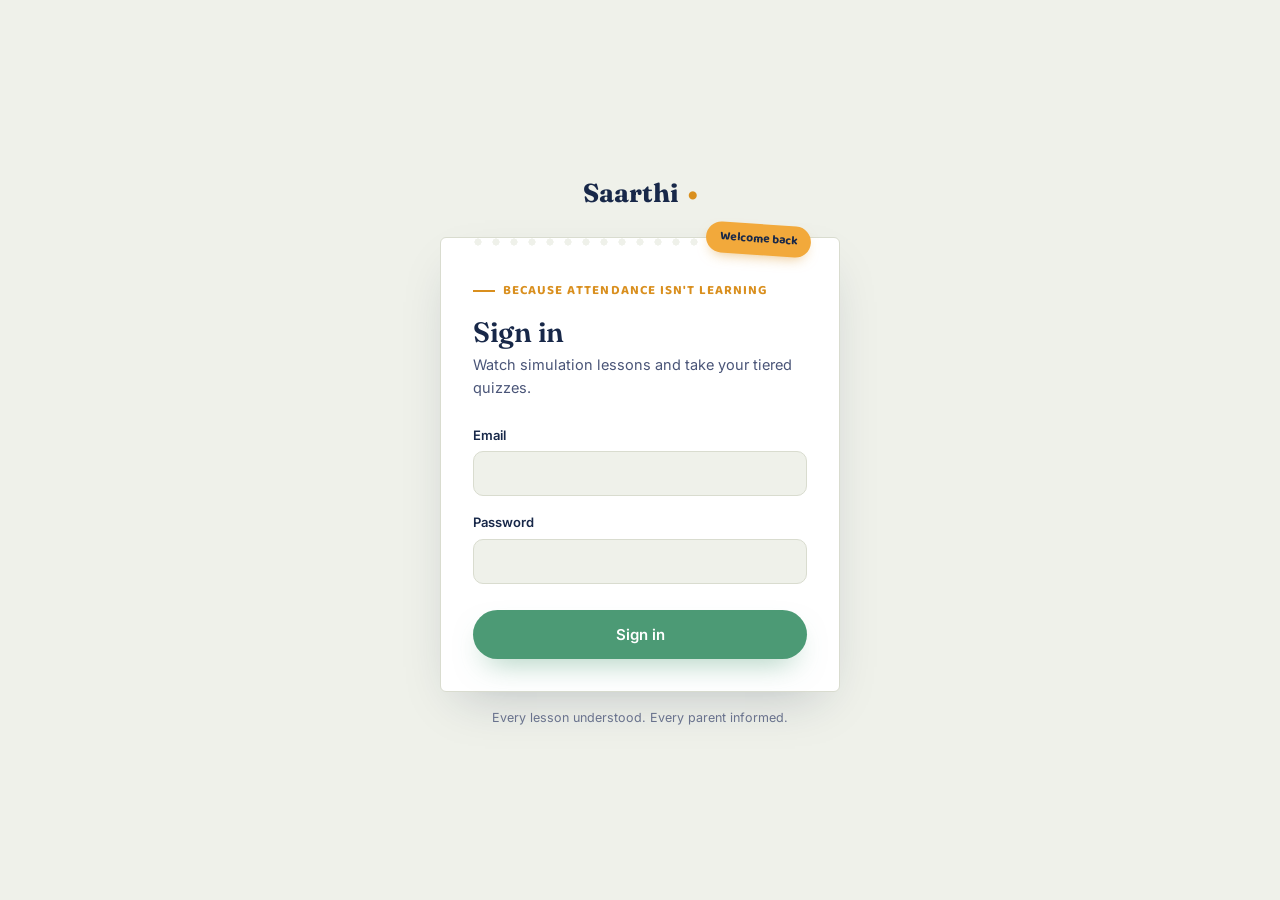
==== frontend/admin.html @ cece7080 ".." ====
<!doctype html>
<html lang="en">
  <head>
    <meta charset="utf-8" />
    <meta name="viewport" content="width=device-width, initial-scale=1" />
    <title>Admin — Saarthi</title>
    <link rel="preconnect" href="https://fonts.googleapis.com" />
    <link
      href="https://fonts.googleapis.com/css2?family=Fraunces:opsz,wght@9..144,450;9..144,600;9..144,700&family=Inter:wght@400;500;600;700&family=Baloo+2:wght@600;700&display=swap"
      rel="stylesheet"
    />
    <link rel="stylesheet" href="css/styles.css?v=7" />
  </head>
  <body>
    <header>
      <nav>
        <a class="logo" href="index.html">Saarthi <span>•</span></a>
        <div class="nav-right">
          <a href="lessons.html">Lessons</a>
          <span id="user-name"></span>
          <button id="logout" class="nav-cta">Log out</button>
        </div>
      </nav>
    </header>

    <main class="wrap">
      <div class="page-head">
        <span class="eyebrow">Admin</span>
        <h2>Lesson pipeline</h2>
        <p>
          Upload a lesson video. The generation job transcribes it, writes the quiz, and
          parks it here for your review before students ever see it.
        </p>
      </div>

      <div class="report-card upload-card">
        <span class="stamp-tab">New lesson</span>
        <h3>Upload a video</h3>
        <form id="upload-form">
          <label for="title">Lesson title</label>
          <input id="title" type="text" required placeholder="Why Fractions Have Two Numbers" />

          <label for="video">Video file</label>
          <input id="video" type="file" accept="video/mp4,video/quicktime,video/webm,video/x-matroska" required />

          <p id="upload-error" class="error" hidden></p>
          <p id="upload-success" class="success" hidden></p>

          <button id="upload-submit" type="submit" class="btn btn-primary">Upload lesson</button>
        </form>
        <p class="microcopy">
          The quiz starts generating the moment the upload finishes — watch its
          progress below.
        </p>
      </div>

      <h3 class="section-title">All lessons</h3>
      <p id="list-error" class="error" hidden></p>
      <div id="pipeline"></div>
    </main>

    <script src="js/config.js"></script>
    <script src="js/api.js?v=7"></script>
    <script src="js/pages/admin.js?v=7"></script>
  </body>
</html>
---- frontend/css/styles.css ----
/* Saarthi design system — tokens and components from the approved design. */

:root {
  --ink: #182849;
  --ink-soft: #4a5578;
  --paper: #eff1ea;
  --paper-deep: #e4e7dd;
  --card: #ffffff;
  --line: #d9dccf;
  --marigold: #f2a93b;
  --marigold-deep: #d98f1e;
  --coral: #e8674b;
  --sage: #4c9a75;
  --sage-deep: #357753;
  --shadow: 0 20px 50px -20px rgba(24, 40, 73, 0.25);
}

* {
  box-sizing: border-box;
  margin: 0;
  padding: 0;
}

body {
  font-family: "Inter", sans-serif;
  background: var(--paper);
  color: var(--ink);
  line-height: 1.55;
  -webkit-font-smoothing: antialiased;
}

h1,
h2,
h3,
h4 {
  font-family: "Fraunces", serif;
  font-weight: 600;
  color: var(--ink);
  line-height: 1.1;
  letter-spacing: -0.01em;
}

a {
  text-decoration: none;
  color: inherit;
}

.logo {
  font-family: "Fraunces", serif;
  font-weight: 700;
  font-size: 22px;
  display: flex;
  align-items: center;
  gap: 8px;
  color: var(--ink);
}

.logo span {
  color: var(--marigold-deep);
}

.eyebrow {
  font-family: "Baloo 2", sans-serif;
  font-size: 13px;
  font-weight: 700;
  letter-spacing: 0.08em;
  text-transform: uppercase;
  color: var(--marigold-deep);
  display: inline-flex;
  align-items: center;
  gap: 8px;
  margin-bottom: 16px;
}

.eyebrow::before {
  content: "";
  width: 22px;
  height: 2px;
  background: var(--marigold-deep);
  display: inline-block;
}

/* ---------- report-card signature component ---------- */
.report-card {
  background: var(--card);
  border-radius: 6px;
  position: relative;
  box-shadow: var(--shadow);
  border: 1px solid var(--line);
}

.report-card::before {
  content: "";
  position: absolute;
  top: -1px;
  left: 24px;
  right: 24px;
  height: 10px;
  background-image: radial-gradient(circle, var(--paper) 3.5px, transparent 3.6px);
  background-size: 18px 10px;
  background-repeat: repeat-x;
  background-position: top center;
}

.stamp-tab {
  position: absolute;
  top: -14px;
  right: 28px;
  background: var(--marigold);
  color: var(--ink);
  font-family: "Baloo 2", sans-serif;
  font-weight: 700;
  font-size: 12px;
  padding: 6px 14px;
  border-radius: 20px;
  transform: rotate(4deg);
  box-shadow: 0 6px 14px -6px rgba(217, 143, 30, 0.6);
}

/* ---------- buttons ---------- */
.btn {
  display: inline-flex;
  align-items: center;
  justify-content: center;
  gap: 8px;
  padding: 15px 26px;
  border-radius: 32px;
  font-family: "Inter", sans-serif;
  font-weight: 600;
  font-size: 15px;
  cursor: pointer;
  border: none;
  transition: transform 0.15s ease, box-shadow 0.15s ease;
}

.btn:hover {
  transform: translateY(-2px);
}

.btn:disabled {
  opacity: 0.6;
  cursor: not-allowed;
  transform: none;
}

.btn-primary {
  background: var(--sage);
  color: #fff;
  box-shadow: 0 14px 30px -12px rgba(76, 154, 117, 0.55);
}

.btn-primary:hover {
  background: var(--sage-deep);
}

.nav-cta {
  background: var(--ink);
  color: var(--paper);
  padding: 10px 20px;
  border-radius: 30px;
  font-size: 14px;
  font-weight: 600;
  border: none;
  cursor: pointer;
  font-family: "Inter", sans-serif;
}

.nav-cta:hover {
  background: #223462;
}

.error {
  color: var(--coral);
  font-size: 13.5px;
  margin-top: 12px;
}

/* ---------- header / nav ---------- */
header {
  position: sticky;
  top: 0;
  z-index: 100;
  background: rgba(239, 241, 234, 0.86);
  backdrop-filter: blur(10px);
  border-bottom: 1px solid var(--line);
}

nav {
  display: flex;
  align-items: center;
  justify-content: space-between;
  padding: 18px 32px;
  max-width: 1180px;
  margin: 0 auto;
}

.nav-right {
  display: flex;
  align-items: center;
  gap: 16px;
  font-size: 14.5px;
  font-weight: 500;
  color: var(--ink-soft);
}

.nav-upload {
  background: var(--marigold);
  color: var(--ink);
  padding: 9px 18px;
  border-radius: 30px;
  font-size: 14px;
  font-weight: 700;
  box-shadow: 0 6px 14px -6px rgba(217, 143, 30, 0.6);
}

.nav-upload:hover {
  background: var(--marigold-deep);
}

/* ---------- login page ---------- */
.auth-page {
  display: grid;
  place-items: center;
  min-height: 100vh;
  padding: 24px;
}

.auth-inner {
  width: 100%;
  max-width: 400px;
}

.auth-inner .logo {
  justify-content: center;
  font-size: 26px;
  margin-bottom: 24px;
}

.auth-card {
  padding: 36px 32px 32px;
}

.auth-card h1 {
  font-size: 28px;
  margin-bottom: 6px;
}

.auth-card .subtitle {
  color: var(--ink-soft);
  font-size: 14.5px;
  margin-bottom: 26px;
}

form label {
  display: block;
  margin: 16px 0 6px;
  font-size: 13px;
  font-weight: 600;
  color: var(--ink);
}

form input {
  width: 100%;
  padding: 12px 14px;
  background: var(--paper);
  border: 1px solid var(--line);
  border-radius: 10px;
  font-size: 15px;
  font-family: "Inter", sans-serif;
  color: var(--ink);
}

form input:focus {
  outline: 2px solid var(--sage);
  outline-offset: 1px;
  border-color: transparent;
}

form .btn {
  width: 100%;
  margin-top: 26px;
}

.microcopy {
  font-size: 12.5px;
  color: var(--ink-soft);
  opacity: 0.8;
  text-align: center;
  margin-top: 16px;
}

/* ---------- lessons page ---------- */
.wrap {
  max-width: 1180px;
  margin: 0 auto;
  padding: 0 32px;
}

.page-head {
  padding: 64px 0 36px;
}

.page-head h2 {
  font-size: 38px;
}

.page-head p {
  color: var(--ink-soft);
  font-size: 16px;
  margin-top: 10px;
  max-width: 560px;
}

.video-grid {
  list-style: none;
  display: grid;
  grid-template-columns: repeat(3, 1fr);
  gap: 20px;
  padding-bottom: 96px;
}

@media (max-width: 900px) {
  .video-grid {
    grid-template-columns: 1fr 1fr;
  }
}

@media (max-width: 560px) {
  .video-grid {
    grid-template-columns: 1fr;
  }
}

.sim-card {
  overflow: hidden;
  padding: 0;
  transition: transform 0.18s ease, box-shadow 0.18s ease;
}

.sim-card:hover {
  transform: translateY(-4px);
}

.sim-thumb {
  position: relative;
  aspect-ratio: 16 / 10;
  display: flex;
  align-items: center;
  justify-content: center;
  background: linear-gradient(135deg, var(--ink), #26386c);
}

.sim-thumb .grid-lines {
  position: absolute;
  inset: 0;
  background-image: linear-gradient(rgba(255, 255, 255, 0.05) 1px, transparent 1px),
    linear-gradient(90deg, rgba(255, 255, 255, 0.05) 1px, transparent 1px);
  background-size: 26px 26px;
}

.sim-thumb .mini-play {
  width: 50px;
  height: 50px;
  border-radius: 50%;
  background: var(--marigold);
  color: var(--ink);
  display: flex;
  align-items: center;
  justify-content: center;
  font-size: 18px;
  z-index: 2;
  box-shadow: 0 0 0 7px rgba(242, 169, 59, 0.18);
  cursor: pointer;
}

.sim-body {
  padding: 16px 18px 20px;
}

.sim-body .subj {
  font-family: "Baloo 2", sans-serif;
  font-size: 12px;
  font-weight: 700;
  color: var(--marigold-deep);
  text-transform: uppercase;
  letter-spacing: 0.04em;
  margin-bottom: 6px;
}

.sim-body h3 {
  font-size: 16px;
  font-family: "Inter", sans-serif;
  font-weight: 700;
  margin-bottom: 4px;
}

.video-meta {
  font-size: 12.5px;
  color: var(--ink-soft);
}

/* ---------- admin: upload + pipeline ---------- */
.success {
  color: var(--sage-deep);
  font-size: 13.5px;
  margin-top: 12px;
}

.upload-card {
  padding: 32px 30px 26px;
  max-width: 620px;
  margin-bottom: 56px;
}

.upload-card h3 {
  font-size: 22px;
  margin-bottom: 4px;
}

.upload-card .btn {
  width: 100%;
  margin-top: 24px;
}

.upload-card .microcopy {
  margin-top: 14px;
}

.upload-card code {
  font-size: 12px;
  background: var(--paper-deep);
  padding: 2px 6px;
  border-radius: 4px;
}

input[type="file"] {
  width: 100%;
  padding: 12px 14px;
  background: var(--paper);
  border: 1px dashed var(--line);
  border-radius: 10px;
  font-size: 13.5px;
  font-family: "Inter", sans-serif;
  color: var(--ink-soft);
}

.section-title {
  font-size: 24px;
  margin-bottom: 18px;
}

.pipeline-card {
  padding: 24px 22px 20px;
  margin-bottom: 16px;
}

.pipeline-head {
  display: flex;
  align-items: center;
  justify-content: space-between;
  gap: 16px;
  flex-wrap: wrap;
}

.pipeline-head h4 {
  font-size: 18px;
}

.status-pill {
  font-family: "Baloo 2", sans-serif;
  font-size: 12px;
  font-weight: 700;
  padding: 4px 12px;
  border-radius: 20px;
  white-space: nowrap;
}

.status-uploaded,
.status-processing {
  background: rgba(242, 169, 59, 0.16);
  color: var(--marigold-deep);
  display: inline-flex;
  align-items: center;
  gap: 7px;
}

/* Live indicator: generation is actively running right now. */
.pulse-dot {
  width: 8px;
  height: 8px;
  border-radius: 50%;
  background: var(--marigold-deep);
  animation: pulse 1.2s ease-in-out infinite;
}

@keyframes pulse {
  0%,
  100% {
    opacity: 1;
    transform: scale(1);
  }
  50% {
    opacity: 0.35;
    transform: scale(0.7);
  }
}

@media (prefers-reduced-motion: reduce) {
  .pulse-dot {
    animation: none;
  }
}

.status-pending_review {
  background: rgba(24, 40, 73, 0.1);
  color: var(--ink);
}

.status-published {
  background: rgba(76, 154, 117, 0.14);
  color: var(--sage-deep);
}

.status-failed {
  background: rgba(232, 103, 75, 0.14);
  color: var(--coral);
}

.pipeline-card .video-meta {
  margin-top: 6px;
}

.pipeline-actions {
  display: flex;
  gap: 10px;
  flex-wrap: wrap;
  margin-top: 16px;
}

.pipeline-actions .btn {
  padding: 10px 20px;
  font-size: 14px;
}

.btn-ghost {
  background: transparent;
  color: var(--ink);
  border: 1px solid var(--line);
}

.btn-ghost:hover {
  background: var(--paper);
}

.btn-danger {
  background: transparent;
  color: var(--coral);
  border: 1px solid rgba(232, 103, 75, 0.35);
  margin-left: auto; /* keep destructive action away from the safe ones */
}

.btn-danger:hover {
  background: rgba(232, 103, 75, 0.08);
}

.review-list {
  list-style: none;
  margin-top: 20px;
  border-top: 1px solid var(--line);
  padding-top: 16px;
}

.review-question {
  padding: 12px 0;
  border-bottom: 1px dashed var(--line);
}

.review-question:last-child {
  border-bottom: none;
}

.review-q-text {
  font-size: 14.5px;
  font-weight: 500;
}

.tier {
  font-family: "Baloo 2", sans-serif;
  font-size: 11px;
  font-weight: 700;
  text-transform: uppercase;
  letter-spacing: 0.04em;
  padding: 2px 8px;
  border-radius: 20px;
  margin-right: 6px;
}

.tier-easy {
  background: rgba(76, 154, 117, 0.14);
  color: var(--sage-deep);
}

.tier-medium {
  background: rgba(242, 169, 59, 0.18);
  color: var(--marigold-deep);
}

.tier-hard {
  background: rgba(232, 103, 75, 0.14);
  color: var(--coral);
}

.review-options {
  margin: 8px 0 0 20px;
  font-size: 13.5px;
  color: var(--ink-soft);
}

.review-options li {
  padding: 2px 0;
}

.review-options li.correct {
  color: var(--sage-deep);
  font-weight: 600;
}

.review-options li.correct::after {
  content: " ✓";
}

/* ---------- empty state ---------- */
.empty-card {
  max-width: 480px;
  margin: 24px auto 96px;
  padding: 40px 34px;
  text-align: center;
}

.empty-card .big-emoji {
  font-size: 40px;
  margin-bottom: 12px;
}

.empty-card h3 {
  font-size: 22px;
  margin-bottom: 8px;
}

.empty-card p {
  color: var(--ink-soft);
  font-size: 14.5px;
}
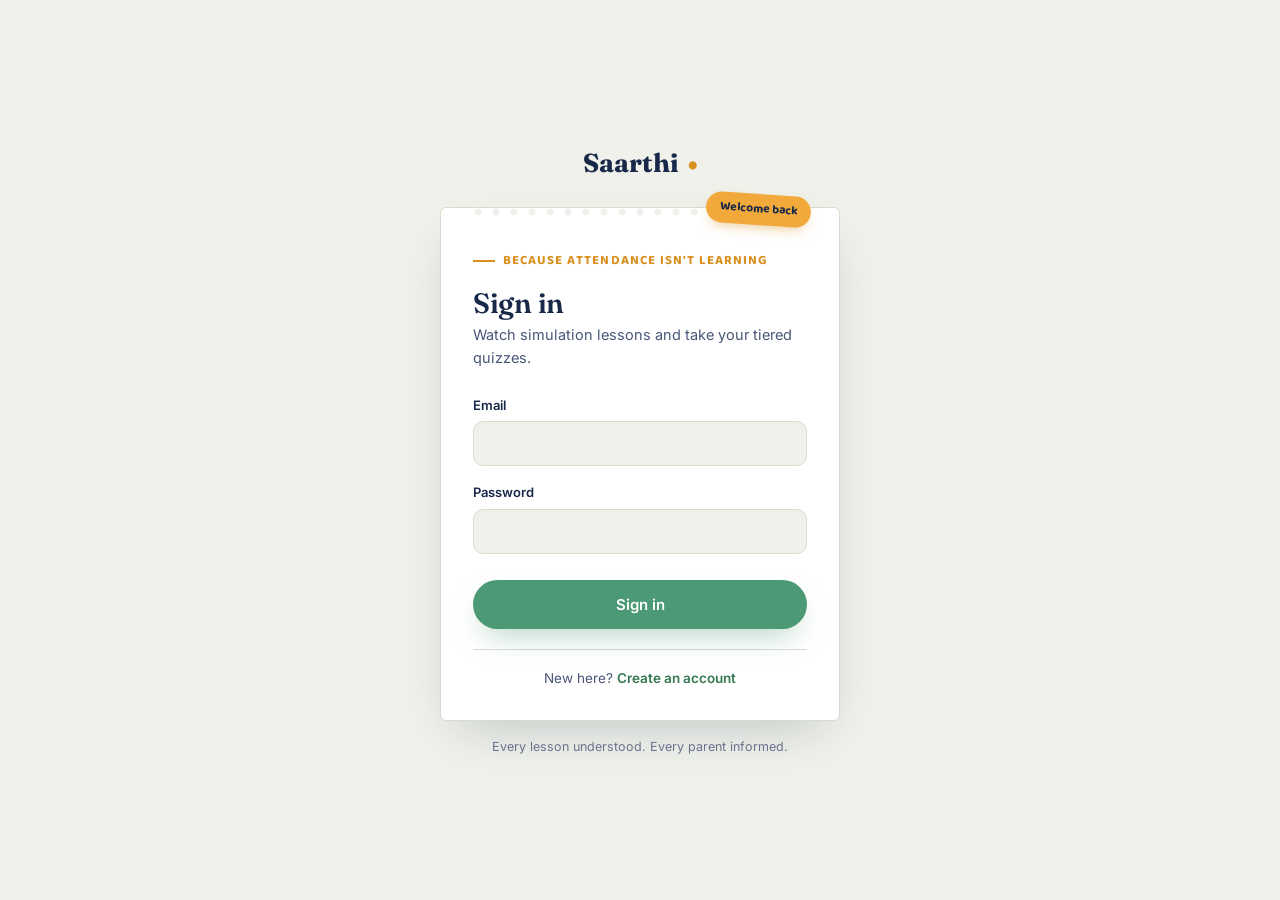
==== commit 59cee5b0: "added signup option" ====
--- a/frontend/admin.html
+++ b/frontend/admin.html
@@ -9,7 +9,7 @@
       href="https://fonts.googleapis.com/css2?family=Fraunces:opsz,wght@9..144,450;9..144,600;9..144,700&family=Inter:wght@400;500;600;700&family=Baloo+2:wght@600;700&display=swap"
       rel="stylesheet"
     />
-    <link rel="stylesheet" href="css/styles.css?v=7" />
+    <link rel="stylesheet" href="css/styles.css?v=8" />
   </head>
   <body>
     <header>
@@ -43,6 +43,15 @@
           <label for="video">Video file</label>
           <input id="video" type="file" accept="video/mp4,video/quicktime,video/webm,video/x-matroska" required />
 
+          <label for="transcript">
+            Transcript <span class="optional">optional — leave blank to transcribe automatically</span>
+          </label>
+          <textarea
+            id="transcript"
+            rows="5"
+            placeholder="Paste the lesson transcript here if you already have one. If you leave this empty, the audio is transcribed for you."
+          ></textarea>
+
           <p id="upload-error" class="error" hidden></p>
           <p id="upload-success" class="success" hidden></p>
 
@@ -60,7 +69,7 @@
     </main>
 
     <script src="js/config.js"></script>
-    <script src="js/api.js?v=7"></script>
-    <script src="js/pages/admin.js?v=7"></script>
+    <script src="js/api.js?v=8"></script>
+    <script src="js/pages/admin.js?v=8"></script>
   </body>
 </html>
--- a/frontend/css/styles.css
+++ b/frontend/css/styles.css
@@ -289,6 +289,32 @@
   margin-top: 16px;
 }
 
+.hint {
+  font-size: 12px;
+  color: var(--ink-soft);
+  margin-top: 5px;
+}
+
+.auth-alt {
+  text-align: center;
+  font-size: 13.5px;
+  color: var(--ink-soft);
+  margin-top: 20px;
+  padding-top: 18px;
+  border-top: 1px solid var(--line);
+}
+
+.auth-alt a {
+  color: var(--sage-deep);
+  font-weight: 600;
+}
+
+.auth-inner .logo {
+  justify-content: center;
+  font-size: 26px;
+  margin-bottom: 24px;
+}
+
 /* ---------- lessons page ---------- */
 .wrap {
   max-width: 1180px;
@@ -431,6 +457,30 @@
   background: var(--paper-deep);
   padding: 2px 6px;
   border-radius: 4px;
+}
+
+.optional {
+  font-weight: 400;
+  color: var(--ink-soft);
+  font-size: 12px;
+}
+
+form textarea {
+  width: 100%;
+  padding: 12px 14px;
+  background: var(--paper);
+  border: 1px solid var(--line);
+  border-radius: 10px;
+  font-size: 13.5px;
+  font-family: "Inter", sans-serif;
+  color: var(--ink);
+  resize: vertical;
+}
+
+form textarea:focus {
+  outline: 2px solid var(--sage);
+  outline-offset: 1px;
+  border-color: transparent;
 }
 
 input[type="file"] {
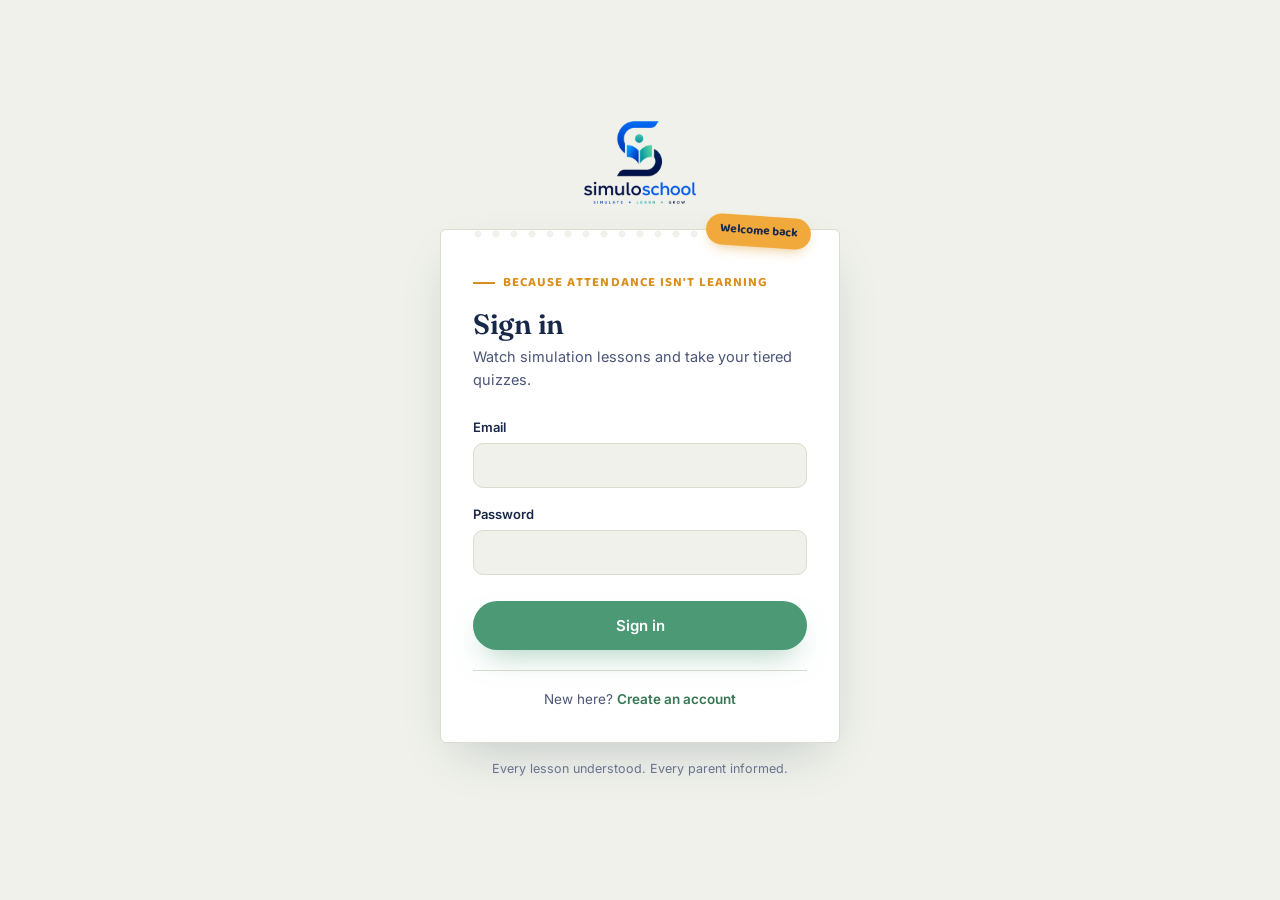
==== commit 2a97e493: "added logo" ====
--- a/frontend/admin.html
+++ b/frontend/admin.html
@@ -3,18 +3,19 @@
   <head>
     <meta charset="utf-8" />
     <meta name="viewport" content="width=device-width, initial-scale=1" />
-    <title>Admin — Saarthi</title>
+    <link rel="icon" type="image/png" href="img/favicon.png" />
+    <title>Admin — SimuloSchool</title>
     <link rel="preconnect" href="https://fonts.googleapis.com" />
     <link
       href="https://fonts.googleapis.com/css2?family=Fraunces:opsz,wght@9..144,450;9..144,600;9..144,700&family=Inter:wght@400;500;600;700&family=Baloo+2:wght@600;700&display=swap"
       rel="stylesheet"
     />
-    <link rel="stylesheet" href="css/styles.css?v=8" />
+    <link rel="stylesheet" href="css/styles.css?v=12" />
   </head>
   <body>
     <header>
       <nav>
-        <a class="logo" href="index.html">Saarthi <span>•</span></a>
+        <a class="logo" href="index.html"><img class="logo-mark" src="img/logo-mark.png" alt="" />simuloschool</a>
         <div class="nav-right">
           <a href="lessons.html">Lessons</a>
           <span id="user-name"></span>
@@ -69,7 +70,7 @@
     </main>
 
     <script src="js/config.js"></script>
-    <script src="js/api.js?v=8"></script>
-    <script src="js/pages/admin.js?v=8"></script>
+    <script src="js/api.js?v=11"></script>
+    <script src="js/pages/admin.js?v=11"></script>
   </body>
 </html>
--- a/frontend/css/styles.css
+++ b/frontend/css/styles.css
@@ -1,4 +1,4 @@
-/* Saarthi design system — tokens and components from the approved design. */
+/* SimuloSchool design system — tokens and components from the approved design. */
 
 :root {
   --ink: #182849;
@@ -57,6 +57,30 @@
 
 .logo span {
   color: var(--marigold-deep);
+}
+
+/* Logo images carry an explicit height so the header does not reflow while
+   they load. The supplied artwork is a stacked lockup — legible at the auth
+   pages' size, but not at header height, so headers pair the mark alone with
+   the wordmark set in Fraunces. */
+.logo-mark {
+  height: 30px;
+  width: auto;
+  display: block;
+}
+
+.logo-full {
+  height: 84px;
+  width: auto;
+  display: block;
+}
+
+/* The footer sits on --ink, where the lockup's navy would disappear; it uses
+   the white knockout instead. */
+.logo-footer {
+  height: 62px;
+  width: auto;
+  display: block;
 }
 
 .eyebrow {
@@ -701,3 +725,190 @@
   color: var(--ink-soft);
   font-size: 14.5px;
 }
+
+/* ==========================================================================
+   Responsive pass — phones and small tablets.
+   Goals: nothing overflows horizontally, tap targets stay >= 44px, and
+   text/padding scale down instead of the layout squeezing.
+   ========================================================================== */
+
+html {
+  -webkit-text-size-adjust: 100%; /* stop iOS inflating text in landscape */
+}
+
+body {
+  overflow-x: hidden; /* belt-and-braces against a stray wide child */
+}
+
+/* Long values (storage keys, emails) must wrap rather than widen the page. */
+.video-meta,
+.pipeline-head h4,
+.review-q-text,
+.t-name {
+  overflow-wrap: anywhere;
+}
+
+/* Any table can exceed a phone's width — let it scroll inside its own box. */
+table {
+  display: block;
+  overflow-x: auto;
+  white-space: nowrap;
+}
+
+@media (max-width: 820px) {
+  .wrap {
+    padding: 0 20px;
+  }
+
+  nav {
+    padding: 14px 20px;
+    gap: 10px;
+  }
+
+  .page-head {
+    padding: 40px 0 26px;
+  }
+
+  .page-head h2 {
+    font-size: 28px;
+  }
+
+  .section-title {
+    font-size: 20px;
+  }
+}
+
+@media (max-width: 600px) {
+  /* Header: keep it one line by shrinking, not by overflowing. */
+  .topbar,
+  nav {
+    padding: 12px 16px;
+  }
+
+  .logo {
+    font-size: 18px;
+  }
+
+  .nav-right {
+    gap: 8px;
+    font-size: 13px;
+  }
+
+  /* The signed-in name is the first thing to go — the avatar/button matter more. */
+  .nav-right #user-name {
+    display: none;
+  }
+
+  .nav-cta,
+  .nav-upload {
+    padding: 9px 14px;
+    font-size: 13px;
+  }
+
+  .wrap {
+    padding: 0 16px;
+  }
+
+  .page-head {
+    padding: 32px 0 20px;
+  }
+
+  .page-head h2 {
+    font-size: 24px;
+  }
+
+  .page-head p {
+    font-size: 14.5px;
+  }
+
+  /* Auth pages */
+  .auth-page {
+    padding: 20px 16px;
+  }
+
+  .auth-card {
+    padding: 28px 20px 24px;
+  }
+
+  .auth-card h1 {
+    font-size: 24px;
+  }
+
+  .auth-inner .logo {
+    font-size: 22px;
+    margin-bottom: 18px;
+  }
+
+  /* 16px inputs stop iOS Safari zooming in on focus. */
+  form input,
+  form textarea {
+    font-size: 16px;
+  }
+
+  .upload-card {
+    padding: 26px 18px 22px;
+  }
+
+  .upload-card h3 {
+    font-size: 19px;
+  }
+
+  /* Admin pipeline */
+  .pipeline-card {
+    padding: 18px 16px 16px;
+  }
+
+  .pipeline-head {
+    gap: 8px;
+  }
+
+  .pipeline-head h4 {
+    font-size: 16px;
+  }
+
+  .pipeline-actions {
+    gap: 8px;
+  }
+
+  /* Full-width, comfortably tappable buttons instead of a cramped row. */
+  .pipeline-actions .btn {
+    flex: 1 1 100%;
+    justify-content: center;
+    min-height: 44px;
+    padding: 11px 16px;
+  }
+
+  /* The right-aligned delete button reads as misplaced once buttons stack. */
+  .btn-danger {
+    margin-left: 0;
+  }
+
+  .review-options {
+    margin-left: 14px;
+  }
+
+  .empty-card {
+    padding: 30px 20px;
+  }
+
+  .video-grid {
+    gap: 12px;
+    padding-bottom: 56px;
+  }
+}
+
+@media (max-width: 380px) {
+  .nav-cta,
+  .nav-upload {
+    padding: 8px 11px;
+    font-size: 12.5px;
+  }
+
+  .logo {
+    font-size: 17px;
+  }
+
+  .page-head h2 {
+    font-size: 22px;
+  }
+}
